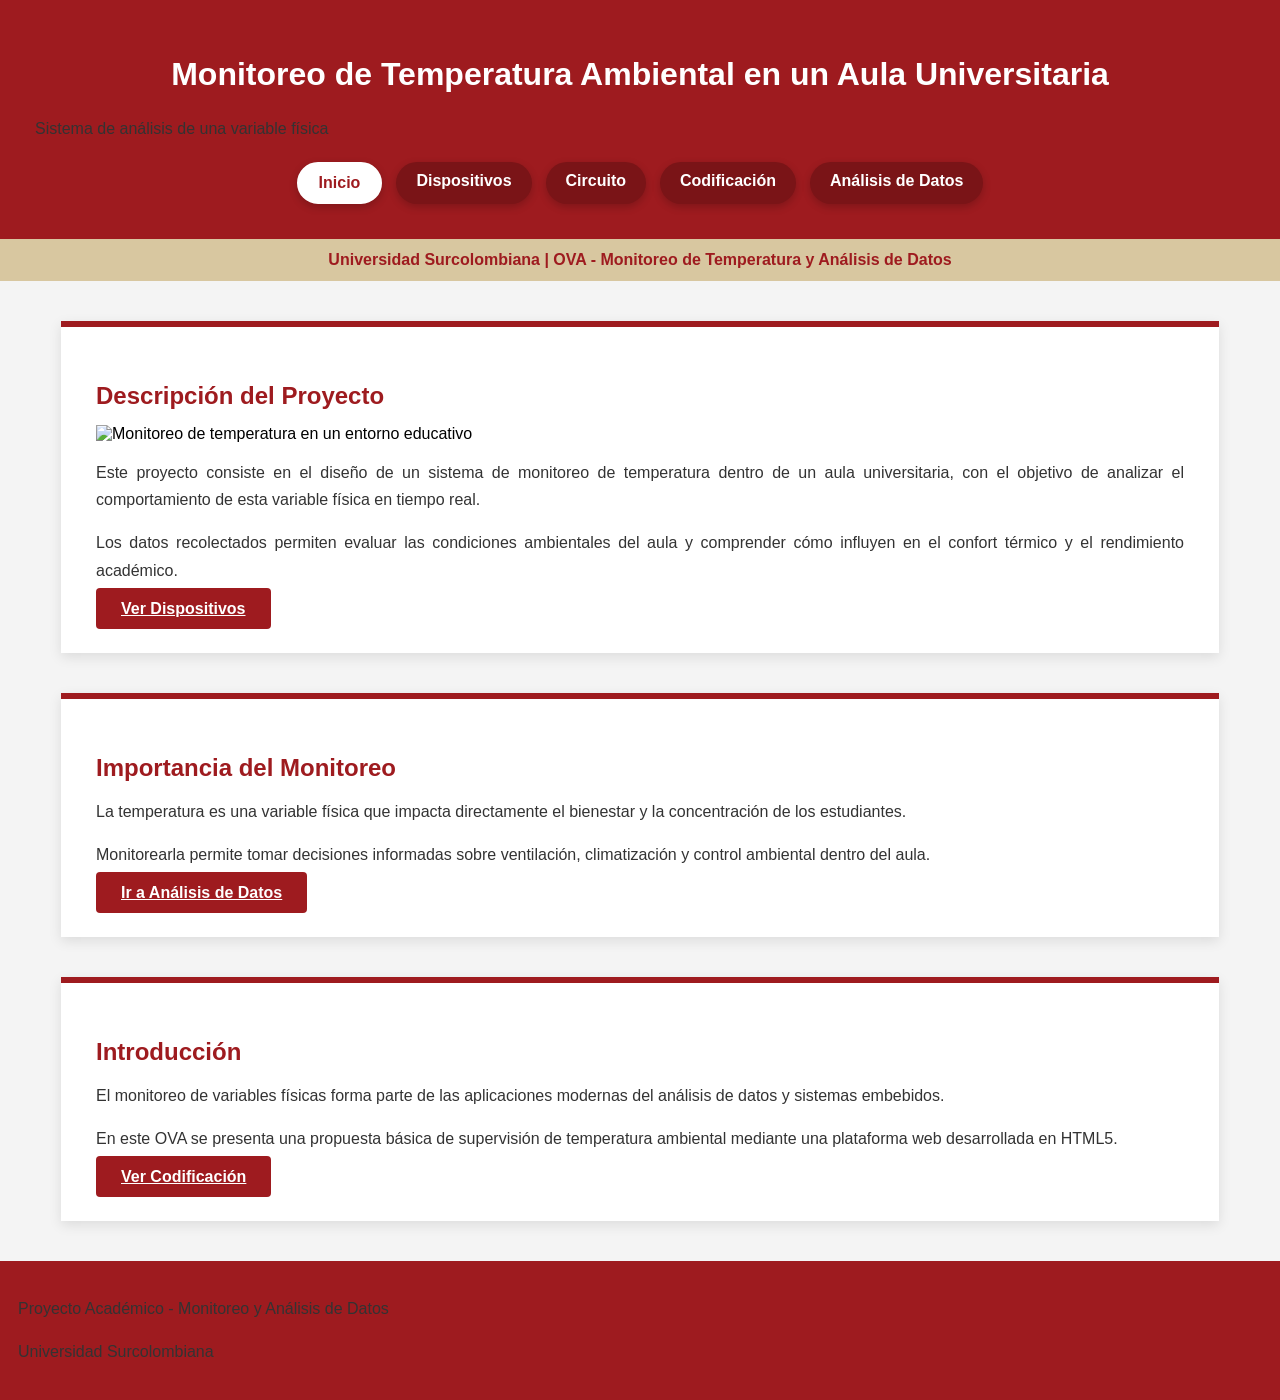
==== index.html @ f8a2a1fa "Add files via upload" ====
<!DOCTYPE html>
<html lang="es">
<head>
    <meta charset="UTF-8">
    <meta name="viewport" content="width=device-width, initial-scale=1.0">
    <title>OVA - Monitoreo de Temperatura en Aula</title>

    <link rel="stylesheet" href="styles.css">
</head>

<body>

    <header>
        <h1>Monitoreo de Temperatura Ambiental en un Aula Universitaria</h1>
        <p>Sistema de análisis de una variable física</p>

        <!-- MENÚ DE NAVEGACIÓN -->
        <nav class="menu">
            <a href="index.html" class="menu__link menu__link--active">Inicio</a>
            <a href="dispositivos.html" class="menu__link">Dispositivos</a>
            <a href="circuito.html" class="menu__link">Circuito</a>
            <a href="codificacion.html" class="menu__link">Codificación</a>
            <a href="analisis-datos.html" class="menu__link">Análisis de Datos</a>
        </nav>
    </header>

    <!-- BARRA BEIGE INSTITUCIONAL -->
    <div class="sub-bar">
        Universidad Surcolombiana | OVA - Monitoreo de Temperatura y Análisis de Datos
    </div>

    <main>

        <section>
            <h2>Descripción del Proyecto</h2>

            <img
              src="https://www.wradio.com.co/resizer/v2/https%3A%2F%2Fcloudfront-us-east-1.images.arcpublishing.com%2Fprisaradioco%2FAD4XTVSSZBCELFUMO77SZRI2RY.jpg?auth=7d2d4ed72ace753125960bb5ea1eb862ebeff8be9e9af6d0cca7331f83db7229&height=800&width=1200&quality=70&smart=true"
              alt="Monitoreo de temperatura en un entorno educativo">

            <p>
                Este proyecto consiste en el diseño de un sistema de monitoreo
                de temperatura dentro de un aula universitaria, con el objetivo
                de analizar el comportamiento de esta variable física en tiempo real.
            </p>

            <p>
                Los datos recolectados permiten evaluar las condiciones ambientales
                del aula y comprender cómo influyen en el confort térmico y el
                rendimiento académico.
            </p>

            <a class="boton" href="dispositivos.html">Ver Dispositivos</a>
        </section>

        <section>
            <h2>Importancia del Monitoreo</h2>

            <p>
                La temperatura es una variable física que impacta directamente
                el bienestar y la concentración de los estudiantes.
            </p>

            <p>
                Monitorearla permite tomar decisiones informadas sobre ventilación,
                climatización y control ambiental dentro del aula.
            </p>

            <a class="boton" href="analisis-datos.html">Ir a Análisis de Datos</a>
        </section>

        <section>
            <h2>Introducción</h2>

            <p>
                El monitoreo de variables físicas forma parte de las aplicaciones
                modernas del análisis de datos y sistemas embebidos.
            </p>

            <p>
                En este OVA se presenta una propuesta básica de supervisión
                de temperatura ambiental mediante una plataforma web desarrollada
                en HTML5.
            </p>

            <a class="boton" href="codificacion.html">Ver Codificación</a>
        </section>

    </main>

    <footer>
        <p>Proyecto Académico - Monitoreo y Análisis de Datos</p>
        <p>Universidad Surcolombiana</p>
    </footer>

</body>
</html>
---- styles.css ----
/* Encabezado rojo institucional */
header{
    background-color: #9E1B1F; /* Rojo USCO */
    color: white;
    text-align: center;
    padding: 35px;
}

/* Barra beige institucional */
.sub-bar{
    background-color: #D8C7A0; /* Beige oficial */
    color: #9E1B1F;
    text-align: center;
    padding: 12px;
    font-weight: bold;
}

/* Cuerpo general */
body{
    margin: 0;
    font-family: 'Segoe UI', Arial, sans-serif;
    background-color: #f4f4f4;
}

/* Secciones */
section{
    background-color: white;
    width: 85%;
    margin: 40px auto;
    padding: 35px;
    border-top: 6px solid #9E1B1F;
    box-shadow: 0px 4px 12px rgba(0,0,0,0.1);
}

/* Títulos */
h2{
    color: #9E1B1F;
    margin-bottom: 15px;
}

/* Texto */
p{
    text-align: justify;
    line-height: 1.7;
    color: #333;
}

/* Botón */
.boton{
    background-color: #9E1B1F;
    color: white;
    padding: 12px 25px;
    border: none;
    cursor: pointer;
    margin-top: 15px;
    font-weight: bold;
    border-radius: 4px;
}

.boton:hover{
    background-color: #7A1417;
}

/* Footer */
footer{
    background-color: #9E1B1F;
    color: white;
    text-align: center;
    padding: 18px;
    margin-top: 40px;
}

/* ===== MENÚ DE NAVEGACIÓN ===== */

.menu{
    margin-top: 20px;
    display: flex;
    justify-content: center;
    gap: 14px;
    flex-wrap: wrap;
}

.menu__link{
    text-decoration: none;
    color: white;
    background-color: #7A1417; /* rojo más oscuro */
    padding: 10px 20px;
    border-radius: 30px;
    font-weight: bold;
    transition: all 0.3s ease;
    box-shadow: 0 3px 8px rgba(0,0,0,0.2);
}

.menu__link:hover{
    background-color: #B32428; /* rojo más claro al pasar mouse */
    transform: translateY(-2px);
}

.menu__link--active{
    background-color: #ffffff;
    color: #9E1B1F;
    border: 2px solid #ffffff;
}
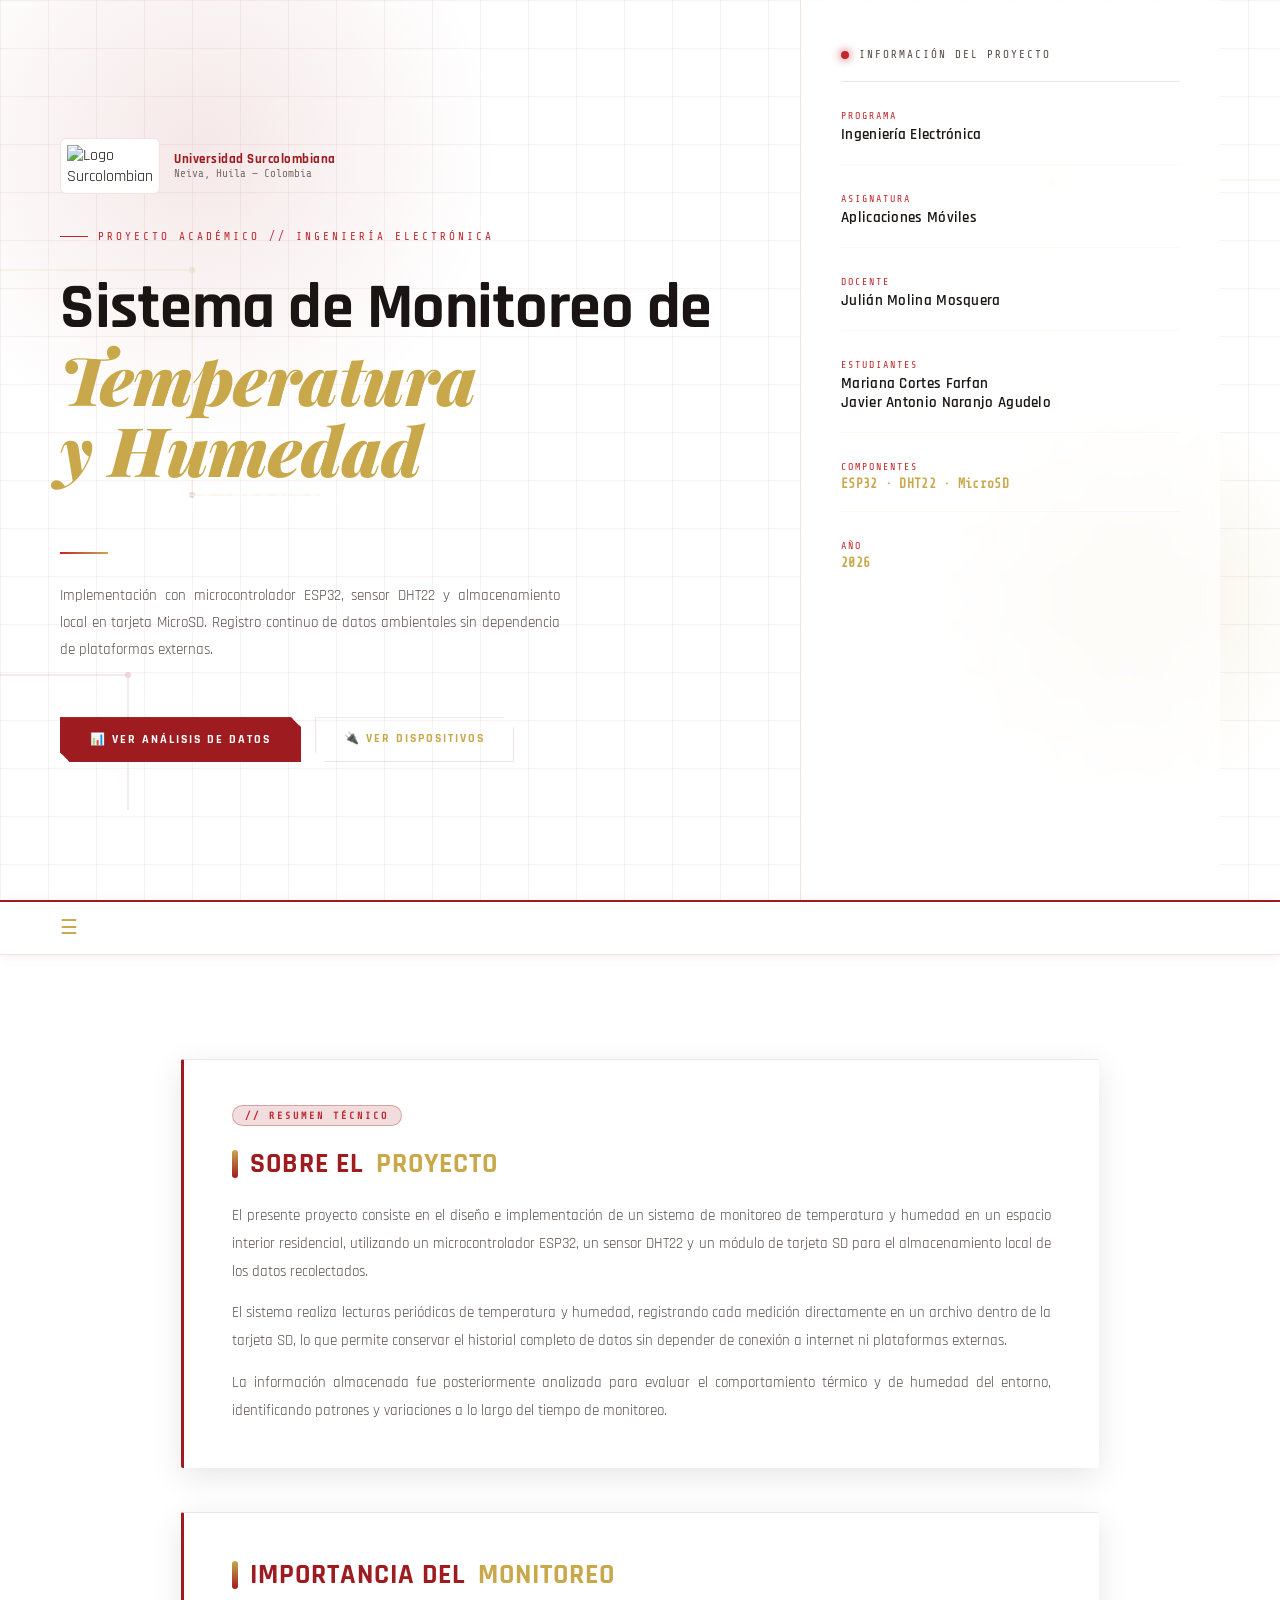
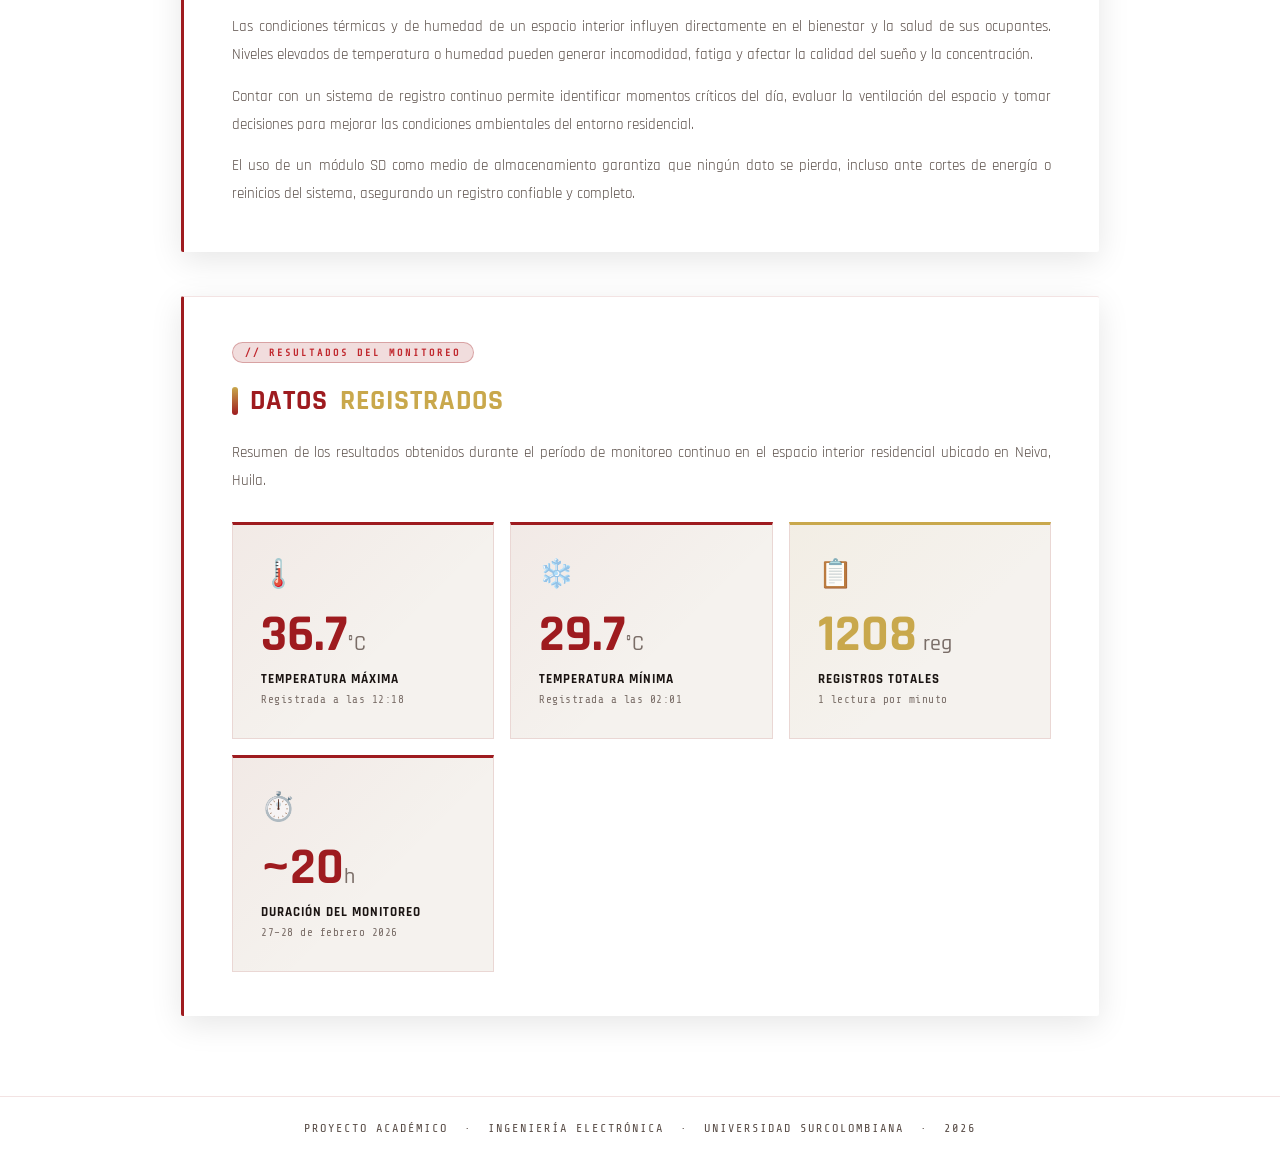
==== commit af29f936: "Add files via upload" ====
--- a/index.html
+++ b/index.html
@@ -1,97 +1,884 @@
-<!DOCTYPE html>
-<html lang="es">
-<head>
-    <meta charset="UTF-8">
-    <meta name="viewport" content="width=device-width, initial-scale=1.0">
-    <title>OVA - Monitoreo de Temperatura en Aula</title>
-
-    <link rel="stylesheet" href="styles.css">
-</head>
-
-<body>
-
-    <header>
-        <h1>Monitoreo de Temperatura Ambiental en un Aula Universitaria</h1>
-        <p>Sistema de análisis de una variable física</p>
-
-        <!-- MENÚ DE NAVEGACIÓN -->
-        <nav class="menu">
-            <a href="index.html" class="menu__link menu__link--active">Inicio</a>
-            <a href="dispositivos.html" class="menu__link">Dispositivos</a>
-            <a href="circuito.html" class="menu__link">Circuito</a>
-            <a href="codificacion.html" class="menu__link">Codificación</a>
-            <a href="analisis-datos.html" class="menu__link">Análisis de Datos</a>
-        </nav>
-    </header>
-
-    <!-- BARRA BEIGE INSTITUCIONAL -->
-    <div class="sub-bar">
-        Universidad Surcolombiana | OVA - Monitoreo de Temperatura y Análisis de Datos
-    </div>
-
-    <main>
-
-        <section>
-            <h2>Descripción del Proyecto</h2>
-
-            <img
-              src="https://www.wradio.com.co/resizer/v2/https%3A%2F%2Fcloudfront-us-east-1.images.arcpublishing.com%2Fprisaradioco%2FAD4XTVSSZBCELFUMO77SZRI2RY.jpg?auth=7d2d4ed72ace753125960bb5ea1eb862ebeff8be9e9af6d0cca7331f83db7229&height=800&width=1200&quality=70&smart=true"
-              alt="Monitoreo de temperatura en un entorno educativo">
-
-            <p>
-                Este proyecto consiste en el diseño de un sistema de monitoreo
-                de temperatura dentro de un aula universitaria, con el objetivo
-                de analizar el comportamiento de esta variable física en tiempo real.
-            </p>
-
-            <p>
-                Los datos recolectados permiten evaluar las condiciones ambientales
-                del aula y comprender cómo influyen en el confort térmico y el
-                rendimiento académico.
-            </p>
-
-            <a class="boton" href="dispositivos.html">Ver Dispositivos</a>
-        </section>
-
-        <section>
-            <h2>Importancia del Monitoreo</h2>
-
-            <p>
-                La temperatura es una variable física que impacta directamente
-                el bienestar y la concentración de los estudiantes.
-            </p>
-
-            <p>
-                Monitorearla permite tomar decisiones informadas sobre ventilación,
-                climatización y control ambiental dentro del aula.
-            </p>
-
-            <a class="boton" href="analisis-datos.html">Ir a Análisis de Datos</a>
-        </section>
-
-        <section>
-            <h2>Introducción</h2>
-
-            <p>
-                El monitoreo de variables físicas forma parte de las aplicaciones
-                modernas del análisis de datos y sistemas embebidos.
-            </p>
-
-            <p>
-                En este OVA se presenta una propuesta básica de supervisión
-                de temperatura ambiental mediante una plataforma web desarrollada
-                en HTML5.
-            </p>
-
-            <a class="boton" href="codificacion.html">Ver Codificación</a>
-        </section>
-
-    </main>
-
-    <footer>
-        <p>Proyecto Académico - Monitoreo y Análisis de Datos</p>
-        <p>Universidad Surcolombiana</p>
-    </footer>
-
-</body>
-</html>
+<!DOCTYPE html>
+<html lang="es">
+<head>
+    <meta charset="UTF-8">
+    <title>Sistema de Monitoreo · ESP32 DHT22 · Surcolombiana</title>
+    <meta name="viewport" content="width=device-width, initial-scale=1.0">
+    <link href="https://fonts.googleapis.com/css2?family=Share+Tech+Mono&family=Rajdhani:wght@400;500;600;700&family=Playfair+Display:wght@700;900&display=swap" rel="stylesheet">
+    <link rel="stylesheet" href="styles.css">
+    <style>
+        :root {
+            --rojo: #9E1B1F;
+            --rojo-vivo: #C0272D;
+            --dorado: #C9A84C;
+            --dorado-claro: #e8d5a3;
+            --oscuro: #F5F2EE;
+            --panel: #FFFFFF;
+            --panel2: #FAF8F5;
+            --borde: rgba(158,27,31,0.12);
+            --texto: #1a1412;
+            --texto-suave: #7a6e68;
+            --verde-data: #2e7d4f;
+        }
+
+        * { margin: 0; padding: 0; box-sizing: border-box; }
+
+        body {
+            font-family: 'Rajdhani', sans-serif;
+            background: #FFFFFF;
+            color: var(--texto);
+            overflow-x: hidden;
+        }
+
+
+
+        /* ── HERO ── */
+        .hero {
+            min-height: 100vh;
+            position: relative;
+            overflow: hidden;
+            display: flex;
+            flex-direction: column;
+        }
+
+        /* Grid de fondo tipo PCB */
+        .hero-grid {
+            position: absolute;
+            inset: 0;
+            background-image:
+                linear-gradient(rgba(158,27,31,0.06) 1px, transparent 1px),
+                linear-gradient(90deg, rgba(158,27,31,0.06) 1px, transparent 1px);
+            background-size: 48px 48px;
+            pointer-events: none;
+        }
+
+        /* Líneas de circuito animadas */
+        .circuit-svg {
+            position: absolute;
+            inset: 0;
+            width: 100%;
+            height: 100%;
+            pointer-events: none;
+            opacity: 0.18;
+        }
+
+        /* Brillo rojo en esquina */
+        .hero-glow-red {
+            position: absolute;
+            width: 600px; height: 600px;
+            background: radial-gradient(circle, rgba(158,27,31,0.10) 0%, transparent 70%);
+            top: -150px; left: -100px;
+            pointer-events: none;
+        }
+        .hero-glow-gold {
+            position: absolute;
+            width: 400px; height: 400px;
+            background: radial-gradient(circle, rgba(201,168,76,0.15) 0%, transparent 70%);
+            bottom: 100px; right: -50px;
+            pointer-events: none;
+            animation: glowPulse 4s ease-in-out infinite;
+        }
+        @keyframes glowPulse {
+            0%, 100% { opacity: 0.6; transform: scale(1); }
+            50%       { opacity: 1; transform: scale(1.1); }
+        }
+
+        /* ── HERO BODY ── */
+        .hero-body {
+            flex: 1;
+            position: relative;
+            z-index: 5;
+            display: grid;
+            grid-template-columns: 1fr 420px;
+            gap: 0;
+            align-items: center;
+            padding: 0 60px;
+        }
+
+        /* Panel central izquierdo */
+        .hero-center {
+            padding: 60px 0;
+            display: flex;
+            flex-direction: column;
+            justify-content: center;
+        }
+
+        .hero-tag {
+            display: inline-flex;
+            align-items: center;
+            gap: 10px;
+            margin-bottom: 32px;
+            animation: fadeUp 0.6s ease both;
+        }
+        .hero-tag-line {
+            width: 28px; height: 1px;
+            background: var(--rojo-vivo);
+        }
+        .hero-tag-text {
+            font-family: 'Share Tech Mono', monospace;
+            font-size: 11px;
+            color: var(--rojo-vivo);
+            letter-spacing: 3px;
+            text-transform: uppercase;
+        }
+
+        .hero-title {
+            font-family: 'Rajdhani', sans-serif;
+            font-size: clamp(32px, 5vw, 64px);
+            font-weight: 700;
+            line-height: 1.05;
+            color: var(--texto);
+            margin-bottom: 8px;
+            letter-spacing: -0.5px;
+            animation: fadeUp 0.8s ease both;
+        }
+        .hero-title-accent {
+            font-family: 'Playfair Display', serif;
+            font-size: clamp(34px, 5.5vw, 68px);
+            font-weight: 900;
+            font-style: italic;
+            color: var(--dorado);
+            display: block;
+            line-height: 1.05;
+            animation: fadeUp 0.9s ease both;
+        }
+        .hero-title-sub {
+            font-size: clamp(18px, 2.5vw, 30px);
+            font-weight: 500;
+            color: rgba(255,255,255,0.45);
+            display: block;
+            letter-spacing: 1px;
+            animation: fadeUp 1s ease both;
+        }
+
+        .hero-desc-line {
+            width: 48px; height: 2px;
+            background: linear-gradient(90deg, var(--rojo-vivo), var(--dorado));
+            margin: 28px 0;
+            animation: fadeUp 1.1s ease both;
+        }
+
+        .hero-desc {
+            font-size: 15px;
+            color: #5a4e48;
+            line-height: 1.8;
+            max-width: 500px;
+            font-weight: 400;
+            animation: fadeUp 1.2s ease both;
+        }
+
+        /* Botones */
+        .hero-btns {
+            display: flex;
+            gap: 14px;
+            margin-top: 40px;
+            flex-wrap: wrap;
+            animation: fadeUp 1.3s ease both;
+        }
+
+        .btn-tech-primary {
+            background: var(--rojo);
+            color: white;
+            padding: 13px 28px;
+            text-decoration: none;
+            font-size: 12px;
+            font-weight: 700;
+            letter-spacing: 2px;
+            text-transform: uppercase;
+            border: 2px solid var(--rojo);
+            transition: all 0.25s;
+            position: relative;
+            overflow: hidden;
+            clip-path: polygon(0 0, calc(100% - 10px) 0, 100% 10px, 100% 100%, 10px 100%, 0 calc(100% - 10px));
+        }
+        .btn-tech-primary::before {
+            content: '';
+            position: absolute;
+            inset: 0;
+            background: var(--rojo-vivo);
+            transform: scaleX(0);
+            transform-origin: left;
+            transition: transform 0.25s;
+        }
+        .btn-tech-primary:hover::before { transform: scaleX(1); }
+        .btn-tech-primary span { position: relative; z-index: 1; }
+
+        .btn-tech-secondary {
+            background: transparent;
+            color: var(--dorado);
+            padding: 13px 28px;
+            text-decoration: none;
+            font-size: 12px;
+            font-weight: 700;
+            letter-spacing: 2px;
+            text-transform: uppercase;
+            border: 1px solid var(--borde);
+            transition: all 0.25s;
+            clip-path: polygon(0 0, calc(100% - 10px) 0, 100% 10px, 100% 100%, 10px 100%, 0 calc(100% - 10px));
+        }
+        .btn-tech-secondary:hover {
+            border-color: var(--dorado);
+            background: rgba(201,168,76,0.06);
+        }
+
+        /* Panel derecho — data panel */
+        .hero-panel {
+            border-left: 1px solid var(--borde);
+            height: 100%;
+            padding: 48px 40px;
+            display: flex;
+            flex-direction: column;
+            gap: 28px;
+            background: rgba(255,255,255,0.7);
+            backdrop-filter: blur(8px);
+            animation: fadeIn 1s ease both;
+        }
+
+        .panel-header {
+            display: flex;
+            align-items: center;
+            gap: 10px;
+            padding-bottom: 20px;
+            border-bottom: 1px solid var(--borde);
+        }
+        .panel-header-dot {
+            width: 8px; height: 8px;
+            background: var(--rojo-vivo);
+            border-radius: 50%;
+            box-shadow: 0 0 10px var(--rojo-vivo);
+        }
+        .panel-header-text {
+            font-family: 'Share Tech Mono', monospace;
+            font-size: 11px;
+            color: #5a4e48;
+            letter-spacing: 2px;
+            text-transform: uppercase;
+        }
+
+        /* Filas de info */
+        .panel-row {
+            display: flex;
+            flex-direction: column;
+            gap: 4px;
+            padding-bottom: 20px;
+            border-bottom: 1px solid rgba(201,168,76,0.07);
+        }
+        .panel-row:last-of-type { border-bottom: none; padding-bottom: 0; }
+        .panel-row-label {
+            font-family: 'Share Tech Mono', monospace;
+            font-size: 10px;
+            color: var(--rojo-vivo);
+            letter-spacing: 2px;
+            text-transform: uppercase;
+        }
+        .panel-row-value {
+            font-size: 15px;
+            font-weight: 600;
+            color: var(--texto);
+            letter-spacing: 0.3px;
+        }
+        .panel-row-value.mono {
+            font-family: 'Share Tech Mono', monospace;
+            font-size: 13px;
+            color: var(--dorado);
+        }
+
+        /* ── NAVBAR ── */
+        .navbar {
+            background: var(--panel);
+            border-bottom: 1px solid var(--borde);
+            border-top: 2px solid var(--rojo);
+            padding: 0 60px;
+            display: flex;
+            align-items: center;
+            position: sticky;
+            top: 0;
+            z-index: 100;
+        }
+        .nav-links {
+            display: none;
+            list-style: none;
+            gap: 0;
+        }
+        .nav-links.show {
+            display: flex;
+        }
+        .nav-links li a {
+            display: block;
+            padding: 18px 20px;
+            font-size: 11px;
+            font-weight: 700;
+            letter-spacing: 2px;
+            text-transform: uppercase;
+            color: #5a4e48;
+            text-decoration: none;
+            border-bottom: 2px solid transparent;
+            transition: all 0.2s;
+            font-family: 'Rajdhani', sans-serif;
+        }
+        .nav-links li a:hover,
+        .nav-links li a.active {
+            color: var(--dorado);
+            border-bottom-color: var(--dorado);
+        }
+        .menu-icon {
+            display: block;
+            cursor: pointer;
+            font-size: 20px;
+            color: var(--dorado);
+            padding: 16px 0;
+        }
+
+        /* ── MAIN ── */
+        main {
+            max-width: 1100px;
+            margin: 0 auto;
+            padding: 60px 40px;
+        }
+
+        section {
+            background: #FFFFFF;
+            border-radius: 2px;
+            padding: 44px 48px;
+            margin-bottom: 20px;
+            border-left: 3px solid var(--rojo);
+            border-top: 1px solid var(--borde);
+        }
+
+        .badge {
+            display: inline-block;
+            background: rgba(158,27,31,0.15);
+            color: var(--rojo-vivo);
+            padding: 4px 12px;
+            font-size: 10px;
+            font-weight: 700;
+            letter-spacing: 3px;
+            text-transform: uppercase;
+            margin-bottom: 20px;
+            font-family: 'Share Tech Mono', monospace;
+            border: 1px solid rgba(158,27,31,0.3);
+        }
+
+        section h2 {
+            font-family: 'Rajdhani', sans-serif;
+            font-size: 28px;
+            font-weight: 700;
+            color: var(--rojo);
+            margin-bottom: 20px;
+            letter-spacing: 1px;
+            text-transform: uppercase;
+        }
+        section h2 span { color: var(--dorado); }
+
+        section p {
+            font-size: 15px;
+            line-height: 1.85;
+            color: #5a4e48;
+            margin-bottom: 14px;
+            text-align: justify;
+            font-weight: 400;
+        }
+        section p:last-child { margin-bottom: 0; }
+
+        /* Nav cards tech */
+        .nav-cards {
+            display: grid;
+            grid-template-columns: repeat(auto-fit, minmax(210px, 1fr));
+            gap: 14px;
+            margin-top: 28px;
+        }
+        .nav-card {
+            background: #FFFFFF;
+            border: 1px solid var(--borde);
+            padding: 28px 24px;
+            text-align: left;
+            text-decoration: none;
+            transition: all 0.25s;
+            position: relative;
+            overflow: hidden;
+            clip-path: polygon(0 0, calc(100% - 14px) 0, 100% 14px, 100% 100%, 14px 100%, 0 calc(100% - 14px));
+        }
+        .nav-card::before {
+            content: '';
+            position: absolute;
+            top: 0; left: 0; right: 0;
+            height: 2px;
+            background: linear-gradient(90deg, var(--rojo), var(--dorado));
+            transform: scaleX(0);
+            transform-origin: left;
+            transition: transform 0.3s;
+        }
+        .nav-card:hover {
+            border-color: rgba(201,168,76,0.35);
+            background: #FFFFFF;
+            transform: translateY(-3px);
+        }
+        .nav-card:hover::before { transform: scaleX(1); }
+        .nav-card-icon { font-size: 28px; margin-bottom: 14px; display: block; }
+        .nav-card h3 {
+            font-family: 'Rajdhani', sans-serif;
+            font-size: 16px;
+            font-weight: 700;
+            color: var(--dorado);
+            margin-bottom: 8px;
+            letter-spacing: 1px;
+            text-transform: uppercase;
+        }
+        .nav-card p {
+            font-size: 13px;
+            color: #5a4e48;
+            line-height: 1.5;
+            margin: 0;
+            text-align: left;
+        }
+        .nav-card-arrow {
+            position: absolute;
+            bottom: 16px; right: 16px;
+            color: var(--rojo);
+            font-size: 16px;
+            transition: transform 0.25s, color 0.25s;
+        }
+        .nav-card:hover .nav-card-arrow {
+            transform: translate(3px, -3px);
+            color: var(--dorado);
+        }
+
+        /* Footer */
+        footer {
+            background: var(--panel);
+            color: #5a4e48;
+            text-align: center;
+            padding: 24px 40px;
+            font-size: 12px;
+            letter-spacing: 2px;
+            text-transform: uppercase;
+            border-top: 1px solid var(--borde);
+            font-family: 'Share Tech Mono', monospace;
+        }
+
+        .hero-logo-row {
+            display: flex;
+            align-items: center;
+            gap: 14px;
+            margin-bottom: 36px;
+            animation: fadeUp 0.5s ease both;
+        }
+        .hero-logo-inline {
+            width: 100px;
+            background: white;
+            padding: 6px;
+            border-radius: 6px;
+            border: 1px solid var(--borde);
+        }
+        .hero-uni-name {
+            font-size: 13px;
+            font-weight: 700;
+            color: var(--rojo);
+            letter-spacing: 0.5px;
+        }
+        .hero-uni-sub {
+            font-size: 11px;
+            color: var(--texto-suave);
+            font-family: "Share Tech Mono", monospace;
+        }
+
+        .results-grid {
+            display: grid;
+            grid-template-columns: repeat(auto-fit, minmax(220px, 1fr));
+            gap: 16px;
+            margin-top: 28px;
+        }
+        .result-card {
+            background: var(--oscuro);
+            border: 1px solid var(--borde);
+            border-top: 3px solid var(--rojo);
+            padding: 32px 28px;
+            transition: transform 0.3s, box-shadow 0.3s;
+            position: relative;
+            overflow: hidden;
+        }
+        .result-card::before {
+            content: '';
+            position: absolute;
+            inset: 0;
+            background: linear-gradient(135deg, rgba(158,27,31,0.04) 0%, transparent 60%);
+            pointer-events: none;
+        }
+        .result-card--gold {
+            border-top-color: var(--dorado);
+        }
+        .result-card--gold::before {
+            background: linear-gradient(135deg, rgba(201,168,76,0.06) 0%, transparent 60%);
+        }
+        .result-card:hover {
+            transform: translateY(-5px);
+            box-shadow: 0 16px 40px rgba(158,27,31,0.1);
+        }
+        .result-icon {
+            font-size: 28px;
+            margin-bottom: 16px;
+        }
+        .result-num {
+            font-family: "Rajdhani", sans-serif;
+            font-size: 52px;
+            font-weight: 700;
+            color: var(--rojo);
+            line-height: 1;
+            margin-bottom: 10px;
+        }
+        .result-card--gold .result-num {
+            color: var(--dorado);
+        }
+        .result-unit {
+            font-size: 22px;
+            font-weight: 500;
+            color: var(--texto-suave);
+        }
+        .result-label {
+            font-size: 13px;
+            font-weight: 700;
+            letter-spacing: 1px;
+            text-transform: uppercase;
+            color: var(--texto);
+            margin-bottom: 6px;
+        }
+        .result-sub {
+            font-family: "Share Tech Mono", monospace;
+            font-size: 11px;
+            color: var(--texto-suave);
+            letter-spacing: 0.5px;
+        }
+
+        .components-grid {
+            display: grid;
+            grid-template-columns: repeat(auto-fit, minmax(280px, 1fr));
+            gap: 20px;
+            margin-top: 28px;
+        }
+        .component-card {
+            border: 1px solid var(--borde);
+            background: var(--oscuro);
+            overflow: hidden;
+            transition: transform 0.3s, box-shadow 0.3s;
+        }
+        .component-card:hover {
+            transform: translateY(-6px);
+            box-shadow: 0 20px 48px rgba(158,27,31,0.12);
+        }
+        .component-img-wrap {
+            position: relative;
+            height: 220px;
+            overflow: hidden;
+        }
+        .component-img {
+            width: 100%;
+            height: 100%;
+            object-fit: cover;
+            transition: transform 0.4s;
+            filter: saturate(0.9) contrast(1.05);
+        }
+        .component-card:hover .component-img {
+            transform: scale(1.06);
+        }
+        .component-overlay {
+            position: absolute;
+            inset: 0;
+            background: linear-gradient(to top, rgba(158,27,31,0.85) 0%, transparent 60%);
+            display: flex;
+            align-items: flex-end;
+            padding: 20px;
+            opacity: 0;
+            transition: opacity 0.3s;
+        }
+        .component-card:hover .component-overlay {
+            opacity: 1;
+        }
+        .component-link {
+            color: white;
+            text-decoration: none;
+            font-size: 12px;
+            font-weight: 700;
+            letter-spacing: 2px;
+            text-transform: uppercase;
+            font-family: "Share Tech Mono", monospace;
+            border-bottom: 1px solid rgba(255,255,255,0.4);
+            padding-bottom: 2px;
+        }
+        .component-info {
+            padding: 20px 22px 24px;
+            border-top: 2px solid var(--rojo);
+        }
+        .component-tag {
+            font-family: "Share Tech Mono", monospace;
+            font-size: 10px;
+            color: var(--dorado);
+            letter-spacing: 2px;
+            text-transform: uppercase;
+            display: block;
+            margin-bottom: 6px;
+        }
+        .component-info h3 {
+            font-family: "Rajdhani", sans-serif;
+            font-size: 22px;
+            font-weight: 700;
+            color: var(--rojo);
+            letter-spacing: 1px;
+            text-transform: uppercase;
+            margin-bottom: 8px;
+        }
+        .component-info p {
+            font-size: 13px;
+            color: var(--texto-suave);
+            line-height: 1.6;
+            margin: 0;
+            text-align: left;
+        }
+
+        @keyframes fadeUp {
+            from { opacity: 0; transform: translateY(20px); }
+            to   { opacity: 1; transform: translateY(0); }
+        }
+        @keyframes fadeIn {
+            from { opacity: 0; }
+            to   { opacity: 1; }
+        }
+
+        /* Responsive */
+        @media (max-width: 900px) {
+            .hero-topbar { padding: 18px 24px; }
+            .hero-topbar-right { display: none; }
+            .hero-body { grid-template-columns: 1fr; padding: 0 24px; }
+            .hero-panel { border-left: none; border-top: 1px solid var(--borde); height: auto; }
+            .navbar { padding: 0 20px; }
+            .nav-links { display: none !important; flex-direction: column; width: 100%; }
+            .nav-links.show { display: flex !important; }
+            .nav-links li a { padding: 12px 0; border-bottom: 1px solid var(--borde); border-right: none; }
+            .menu-icon { display: block; }
+            main { padding: 32px 16px; }
+            section { padding: 28px 20px; }
+        }
+    </style>
+</head>
+<body>
+
+<!-- ── HERO ── -->
+<div class="hero">
+    <div class="hero-grid"></div>
+    <div class="hero-glow-red"></div>
+    <div class="hero-glow-gold"></div>
+
+    <!-- Circuit SVG decorativo -->
+    <svg class="circuit-svg" xmlns="http://www.w3.org/2000/svg">
+        <line x1="0" y1="30%" x2="15%" y2="30%" stroke="#C9A84C" stroke-width="1"/>
+        <line x1="15%" y1="30%" x2="15%" y2="55%" stroke="#C9A84C" stroke-width="1"/>
+        <line x1="15%" y1="55%" x2="25%" y2="55%" stroke="#C9A84C" stroke-width="1"/>
+        <circle cx="15%" cy="30%" r="3" fill="#C9A84C"/>
+        <circle cx="15%" cy="55%" r="3" fill="#9E1B1F"/>
+        <line x1="100%" y1="20%" x2="82%" y2="20%" stroke="#C9A84C" stroke-width="1"/>
+        <line x1="82%" y1="20%" x2="82%" y2="45%" stroke="#C9A84C" stroke-width="1"/>
+        <line x1="82%" y1="45%" x2="70%" y2="45%" stroke="#C9A84C" stroke-width="1"/>
+        <circle cx="82%" cy="20%" r="3" fill="#C9A84C"/>
+        <circle cx="82%" cy="45%" r="3" fill="#9E1B1F"/>
+        <line x1="0" y1="75%" x2="10%" y2="75%" stroke="#9E1B1F" stroke-width="1"/>
+        <line x1="10%" y1="75%" x2="10%" y2="90%" stroke="#9E1B1F" stroke-width="1"/>
+        <circle cx="10%" cy="75%" r="3" fill="#9E1B1F"/>
+    </svg>
+
+    <!-- Body -->
+    <div class="hero-body">
+
+        <!-- Izquierda -->
+        <div class="hero-center">
+            <div class="hero-logo-row">
+                <img src="https://upload.wikimedia.org/wikipedia/commons/d/dc/Logo_de_la_Universidad_Surcolombiana.svg"
+                     alt="Logo Surcolombiana" class="hero-logo-inline">
+                <div>
+                    <div class="hero-uni-name">Universidad Surcolombiana</div>
+                    <div class="hero-uni-sub">Neiva, Huila — Colombia</div>
+                </div>
+            </div>
+
+            <div class="hero-tag">
+                <div class="hero-tag-line"></div>
+                <span class="hero-tag-text">Proyecto Académico // Ingeniería Electrónica</span>
+            </div>
+
+            <h1 class="hero-title">
+                Sistema de Monitoreo de
+                <span class="hero-title-accent">Temperatura<br>y Humedad</span>
+                <span class="hero-title-sub">en Espacios Interiores</span>
+            </h1>
+
+            <div class="hero-desc-line"></div>
+
+            <p class="hero-desc">
+                Implementación con microcontrolador ESP32, sensor DHT22 
+                y almacenamiento local en tarjeta MicroSD. Registro continuo 
+                de datos ambientales sin dependencia de plataformas externas.
+            </p>
+
+            <div class="hero-btns">
+                <a href="analisis-datos.html" class="btn-tech-primary">
+                    <span>📊 Ver Análisis de Datos</span>
+                </a>
+                <a href="dispositivos.html" class="btn-tech-secondary">
+                    🔌 Ver Dispositivos
+                </a>
+            </div>
+        </div>
+
+        <!-- Panel derecho -->
+        <div class="hero-panel">
+            <div class="panel-header">
+                <div class="panel-header-dot"></div>
+                <span class="panel-header-text">Información del Proyecto</span>
+            </div>
+
+            <div class="panel-row">
+                <span class="panel-row-label">Programa</span>
+                <span class="panel-row-value">Ingeniería Electrónica</span>
+            </div>
+            <div class="panel-row">
+                <span class="panel-row-label">Asignatura</span>
+                <span class="panel-row-value">Aplicaciones Móviles</span>
+            </div>
+            <div class="panel-row">
+                <span class="panel-row-label">Docente</span>
+                <span class="panel-row-value">Julián Molina Mosquera</span>
+            </div>
+            <div class="panel-row">
+                <span class="panel-row-label">Estudiantes</span>
+                <span class="panel-row-value">
+                    Mariana Cortes Farfan<br>
+                    Javier Antonio Naranjo Agudelo
+                </span>
+            </div>
+            <div class="panel-row">
+                <span class="panel-row-label">Componentes</span>
+                <span class="panel-row-value mono">ESP32 · DHT22 · MicroSD</span>
+            </div>
+            <div class="panel-row">
+                <span class="panel-row-label">Año</span>
+                <span class="panel-row-value mono">2026</span>
+            </div>
+        </div>
+
+    </div>
+</div>
+
+<!-- ── NAVBAR ── -->
+<nav class="navbar">
+    <span class="menu-icon" onclick="toggleMenu()">☰</span>
+    <ul class="nav-links" id="navLinks">
+        <li><a href="index.html" class="active">🏠 Inicio</a></li>
+        <li><a href="dispositivos.html">🔌 Dispositivos</a></li>
+        <li><a href="circuito.html">⚡ Circuito</a></li>
+        <li><a href="codificacion.html">💻 Codificación</a></li>
+        <li><a href="analisis-datos.html">📊 Análisis de Datos</a></li>
+    </ul>
+</nav>
+
+<main>
+
+    <section>
+        <span class="badge">// Resumen Técnico</span>
+        <h2>Sobre el <span>Proyecto</span></h2>
+        <p>
+            El presente proyecto consiste en el diseño e implementación de un sistema 
+            de monitoreo de temperatura y humedad en un espacio interior residencial, 
+            utilizando un microcontrolador ESP32, un sensor DHT22 y un módulo de 
+            tarjeta SD para el almacenamiento local de los datos recolectados.
+        </p>
+        <p>
+            El sistema realiza lecturas periódicas de temperatura y humedad, 
+            registrando cada medición directamente en un archivo dentro de la 
+            tarjeta SD, lo que permite conservar el historial completo de datos 
+            sin depender de conexión a internet ni plataformas externas.
+        </p>
+        <p>
+            La información almacenada fue posteriormente analizada para evaluar 
+            el comportamiento térmico y de humedad del entorno, identificando 
+            patrones y variaciones a lo largo del tiempo de monitoreo.
+        </p>
+    </section>
+
+    <section>
+        <h2>Importancia del <span>Monitoreo</span></h2>
+        <p>
+            Las condiciones térmicas y de humedad de un espacio interior influyen 
+            directamente en el bienestar y la salud de sus ocupantes. Niveles 
+            elevados de temperatura o humedad pueden generar incomodidad, fatiga 
+            y afectar la calidad del sueño y la concentración.
+        </p>
+        <p>
+            Contar con un sistema de registro continuo permite identificar 
+            momentos críticos del día, evaluar la ventilación del espacio 
+            y tomar decisiones para mejorar las condiciones ambientales 
+            del entorno residencial.
+        </p>
+        <p>
+            El uso de un módulo SD como medio de almacenamiento garantiza 
+            que ningún dato se pierda, incluso ante cortes de energía o 
+            reinicios del sistema, asegurando un registro confiable y completo.
+        </p>
+    </section>
+
+    <section>
+        <span class="badge">// Resultados del Monitoreo</span>
+        <h2>Datos <span>Registrados</span></h2>
+        <p>Resumen de los resultados obtenidos durante el período de monitoreo continuo en el espacio interior residencial ubicado en Neiva, Huila.</p>
+        <div class="results-grid">
+            <div class="result-card">
+                <div class="result-icon">🌡️</div>
+                <div class="result-num">36.7<span class="result-unit">°C</span></div>
+                <div class="result-label">Temperatura Máxima</div>
+                <div class="result-sub">Registrada a las 12:18</div>
+            </div>
+            <div class="result-card">
+                <div class="result-icon">❄️</div>
+                <div class="result-num">29.7<span class="result-unit">°C</span></div>
+                <div class="result-label">Temperatura Mínima</div>
+                <div class="result-sub">Registrada a las 02:01</div>
+            </div>
+            <div class="result-card result-card--gold">
+                <div class="result-icon">📋</div>
+                <div class="result-num">1208<span class="result-unit"> reg</span></div>
+                <div class="result-label">Registros Totales</div>
+                <div class="result-sub">1 lectura por minuto</div>
+            </div>
+            <div class="result-card">
+                <div class="result-icon">⏱️</div>
+                <div class="result-num">~20<span class="result-unit">h</span></div>
+                <div class="result-label">Duración del Monitoreo</div>
+                <div class="result-sub">27–28 de febrero 2026</div>
+            </div>
+        </div>
+    </section>
+
+</main>
+
+<footer>
+    Proyecto Académico &nbsp;·&nbsp; Ingeniería Electrónica &nbsp;·&nbsp; Universidad Surcolombiana &nbsp;·&nbsp; 2026
+</footer>
+
+<script>
+function toggleMenu() {
+    document.getElementById("navLinks").classList.toggle("show");
+}
+// Cerrar menú al hacer clic fuera
+document.addEventListener("click", function(e) {
+    const nav = document.getElementById("navLinks");
+    const icon = document.querySelector(".menu-icon");
+    if (nav.classList.contains("show") && !nav.contains(e.target) && e.target !== icon) {
+        nav.classList.remove("show");
+    }
+});
+// Cerrar menú al hacer clic en un enlace
+document.querySelectorAll(".nav-links a").forEach(function(a) {
+    a.addEventListener("click", function() {
+        document.getElementById("navLinks").classList.remove("show");
+    });
+});
+</script>
+</body>
+</html>
--- a/styles.css
+++ b/styles.css
@@ -1,105 +1,713 @@
-
-
-/* Encabezado rojo institucional */
-header{
-    background-color: #9E1B1F; /* Rojo USCO */
-    color: white;
-    text-align: center;
-    padding: 35px;
-}
-
-/* Barra beige institucional */
-.sub-bar{
-    background-color: #D8C7A0; /* Beige oficial */
-    color: #9E1B1F;
-    text-align: center;
-    padding: 12px;
-    font-weight: bold;
-}
-
-/* Cuerpo general */
-body{
-    margin: 0;
-    font-family: 'Segoe UI', Arial, sans-serif;
-    background-color: #f4f4f4;
-}
-
-/* Secciones */
-section{
-    background-color: white;
-    width: 85%;
-    margin: 40px auto;
-    padding: 35px;
-    border-top: 6px solid #9E1B1F;
-    box-shadow: 0px 4px 12px rgba(0,0,0,0.1);
-}
-
-/* Títulos */
-h2{
-    color: #9E1B1F;
-    margin-bottom: 15px;
-}
-
-/* Texto */
-p{
-    text-align: justify;
-    line-height: 1.7;
-    color: #333;
-}
-
-/* Botón */
-.boton{
-    background-color: #9E1B1F;
-    color: white;
-    padding: 12px 25px;
-    border: none;
-    cursor: pointer;
-    margin-top: 15px;
-    font-weight: bold;
-    border-radius: 4px;
-}
-
-.boton:hover{
-    background-color: #7A1417;
-}
-
-/* Footer */
-footer{
-    background-color: #9E1B1F;
-    color: white;
-    text-align: center;
-    padding: 18px;
-    margin-top: 40px;
-}
-
-/* ===== MENÚ DE NAVEGACIÓN ===== */
-
-.menu{
-    margin-top: 20px;
-    display: flex;
-    justify-content: center;
-    gap: 14px;
-    flex-wrap: wrap;
-}
-
-.menu__link{
-    text-decoration: none;
-    color: white;
-    background-color: #7A1417; /* rojo más oscuro */
-    padding: 10px 20px;
-    border-radius: 30px;
-    font-weight: bold;
-    transition: all 0.3s ease;
-    box-shadow: 0 3px 8px rgba(0,0,0,0.2);
-}
-
-.menu__link:hover{
-    background-color: #B32428; /* rojo más claro al pasar mouse */
-    transform: translateY(-2px);
-}
-
-.menu__link--active{
-    background-color: #ffffff;
-    color: #9E1B1F;
-    border: 2px solid #ffffff;
-}
+/* ================= IMPORT FONTS ================= */
+@import url('https://fonts.googleapis.com/css2?family=Playfair+Display:wght@400;600;700&family=Source+Sans+3:wght@300;400;600&display=swap');
+
+/* ================= VARIABLES ================= */
+:root {
+    --rojo: #9E1B1F;
+    --rojo-oscuro: #7A1417;
+    --rojo-claro: #c62828;
+    --dorado: #C9A84C;
+    --dorado-claro: #e8d5a3;
+    --dorado-fondo: #fdf8ee;
+    --gris-fondo: #f4f4f6;
+    --blanco: #ffffff;
+    --texto: #2a2a2a;
+    --texto-suave: #666;
+    --sombra: 0 8px 32px rgba(0,0,0,0.10);
+    --sombra-hover: 0 16px 48px rgba(158,27,31,0.13);
+    --radio: 14px;
+    --transicion: 0.35s cubic-bezier(.4,0,.2,1);
+}
+
+/* ================= RESET ================= */
+*, *::before, *::after {
+    margin: 0;
+    padding: 0;
+    box-sizing: border-box;
+}
+
+/* ================= BODY ================= */
+body {
+    font-family: 'Source Sans 3', sans-serif;
+    background: var(--gris-fondo);
+    color: var(--texto);
+    min-height: 100vh;
+    overflow-x: hidden;
+}
+
+/* ================= SUB BAR ================= */
+.sub-bar {
+    background: var(--dorado);
+    color: var(--rojo-oscuro);
+    text-align: center;
+    padding: 9px 20px;
+    font-size: 13px;
+    font-weight: 700;
+    letter-spacing: 2px;
+    text-transform: uppercase;
+    font-family: 'Source Sans 3', sans-serif;
+}
+
+/* ================= HEADER ================= */
+header {
+    background: linear-gradient(120deg, var(--rojo-oscuro) 0%, var(--rojo) 55%, var(--rojo-claro) 100%);
+    color: var(--blanco);
+    padding: 36px 60px 36px 50px;
+    display: flex;
+    align-items: center;
+    gap: 36px;
+    position: relative;
+    overflow: hidden;
+}
+
+header::before {
+    content: '';
+    position: absolute;
+    top: -60px; right: -60px;
+    width: 300px; height: 300px;
+    background: radial-gradient(circle, rgba(201,168,76,0.18) 0%, transparent 70%);
+    border-radius: 50%;
+    pointer-events: none;
+}
+
+header::after {
+    content: '';
+    position: absolute;
+    bottom: -40px; left: 30%;
+    width: 200px; height: 200px;
+    background: radial-gradient(circle, rgba(255,255,255,0.06) 0%, transparent 70%);
+    border-radius: 50%;
+    pointer-events: none;
+}
+
+.logo-universidad {
+    flex-shrink: 0;
+    display: flex;
+    align-items: center;
+}
+
+.logo-universidad img {
+    width: 130px;
+    background: var(--blanco);
+    padding: 10px;
+    border-radius: 10px;
+    box-shadow: 0 6px 20px rgba(0,0,0,0.25);
+    transition: transform var(--transicion);
+}
+
+.logo-universidad img:hover {
+    transform: scale(1.04);
+}
+
+header h1 {
+    flex: 1;
+    font-family: 'Playfair Display', serif;
+    font-size: 19px;
+    font-weight: 600;
+    line-height: 1.55;
+    text-align: center;
+    letter-spacing: 0.3px;
+    text-shadow: 0 2px 8px rgba(0,0,0,0.18);
+}
+
+/* ================= NAVBAR ================= */
+.navbar {
+    background: var(--blanco);
+    padding: 14px 30px;
+    border-bottom: 3px solid var(--dorado);
+    box-shadow: 0 2px 12px rgba(158,27,31,0.07);
+    position: relative;
+    z-index: 200;
+    display: flex;
+    align-items: center;
+    gap: 16px;
+}
+
+.menu-icon {
+    font-size: 26px;
+    cursor: pointer;
+    color: var(--rojo);
+    transition: color var(--transicion), transform var(--transicion);
+    user-select: none;
+    line-height: 1;
+}
+
+.menu-icon:hover {
+    color: var(--dorado);
+    transform: scale(1.15);
+}
+
+/* Sidebar */
+.nav-links {
+    list-style: none;
+    display: none;
+    flex-direction: column;
+    position: fixed;
+    top: 0; left: 0;
+    width: 270px;
+    height: 100vh;
+    background: linear-gradient(160deg, var(--rojo-oscuro) 0%, var(--rojo) 100%);
+    padding: 110px 24px 30px;
+    box-shadow: 6px 0 30px rgba(0,0,0,0.22);
+    z-index: 1000;
+    gap: 10px;
+    animation: slideIn 0.3s ease;
+}
+
+@keyframes slideIn {
+    from { transform: translateX(-100%); opacity: 0; }
+    to   { transform: translateX(0);    opacity: 1; }
+}
+
+.nav-links.show {
+    display: flex;
+}
+
+.nav-links li a {
+    display: block;
+    text-decoration: none;
+    color: rgba(255,255,255,0.9);
+    padding: 12px 22px;
+    border-radius: 8px;
+    font-size: 15px;
+    font-weight: 600;
+    letter-spacing: 0.4px;
+    transition: background var(--transicion), color var(--transicion), padding-left var(--transicion);
+    border-left: 3px solid transparent;
+}
+
+.nav-links li a:hover,
+.nav-links li a.active {
+    background: rgba(255,255,255,0.12);
+    color: var(--dorado-claro);
+    border-left-color: var(--dorado);
+    padding-left: 28px;
+}
+
+/* Overlay – detrás del menú, no bloquea sus links */
+body.menu-open::after {
+    content: '';
+    position: fixed;
+    inset: 0;
+    background: rgba(0,0,0,0.38);
+    z-index: 998;
+    pointer-events: none;
+}
+
+/* ================= TARJETA DATOS ================= */
+.datos-card {
+    background: var(--blanco);
+    width: 80%;
+    max-width: 860px;
+    margin: 48px auto;
+    padding: 42px 50px;
+    border-radius: var(--radio);
+    box-shadow: var(--sombra);
+    border-top: 5px solid var(--rojo);
+    position: relative;
+    overflow: hidden;
+}
+
+.datos-card::before {
+    content: '';
+    position: absolute;
+    top: 0; right: 0;
+    width: 130px; height: 130px;
+    background: radial-gradient(circle at top right, var(--dorado-fondo), transparent 70%);
+    pointer-events: none;
+}
+
+.datos-card p {
+    margin: 10px 0;
+    font-size: 15px;
+    line-height: 1.7;
+    color: var(--texto);
+}
+
+.datos-card p strong {
+    color: var(--rojo);
+    font-weight: 700;
+    min-width: 120px;
+    display: inline-block;
+}
+
+/* ================= MAIN ================= */
+main {
+    width: 90%;
+    max-width: 1040px;
+    margin: 0 auto;
+    padding-bottom: 60px;
+}
+
+/* ================= SECCIONES ================= */
+section {
+    background: var(--blanco);
+    width: 90%;
+    max-width: 1000px;
+    margin: 44px auto;
+    padding: 44px 50px;
+    border-radius: var(--radio);
+    box-shadow: var(--sombra);
+    transition: box-shadow var(--transicion), transform var(--transicion);
+    position: relative;
+    border-left: 5px solid var(--rojo);
+}
+
+section:hover {
+    box-shadow: var(--sombra-hover);
+    transform: translateY(-4px);
+}
+
+/* ================= IMAGEN ================= */
+.imagen-principal {
+    background: none;
+    box-shadow: none;
+    border-left: none;
+    text-align: center;
+    padding: 20px;
+    margin: 30px auto;
+}
+
+.imagen-principal:hover {
+    transform: none;
+    box-shadow: none;
+}
+
+.imagen-proyecto {
+    width: 100%;
+    max-width: 340px;
+    border-radius: 16px;
+    box-shadow: 0 16px 40px rgba(158,27,31,0.18);
+    transition: transform var(--transicion), box-shadow var(--transicion);
+}
+
+.imagen-proyecto:hover {
+    transform: scale(1.04) rotate(-1deg);
+    box-shadow: 0 24px 60px rgba(158,27,31,0.25);
+}
+
+/* ================= TITULOS ================= */
+h2 {
+    font-family: 'Playfair Display', serif;
+    color: var(--rojo);
+    margin-bottom: 18px;
+    font-size: 24px;
+    font-weight: 700;
+    display: flex;
+    align-items: center;
+    gap: 12px;
+}
+
+h2::before {
+    content: '';
+    display: inline-block;
+    width: 6px;
+    height: 28px;
+    background: linear-gradient(to bottom, var(--dorado), var(--rojo));
+    border-radius: 4px;
+    flex-shrink: 0;
+}
+
+/* ================= TEXTO ================= */
+p {
+    text-align: justify;
+    line-height: 1.85;
+    font-size: 15.5px;
+    margin-bottom: 14px;
+    color: #3a3a3a;
+}
+
+/* ================= DIVIDER ================= */
+.divider {
+    width: 80px;
+    height: 3px;
+    background: linear-gradient(to right, var(--dorado), var(--rojo));
+    border-radius: 3px;
+    margin: 0 auto 40px;
+}
+
+/* ================= PAGE TITLE ================= */
+.page-title {
+    text-align: center;
+    padding: 44px 20px 10px;
+}
+
+.page-title h2 {
+    font-size: 30px;
+    justify-content: center;
+}
+
+/* ================= BADGE ================= */
+.badge {
+    display: inline-block;
+    background: var(--dorado-fondo);
+    color: var(--rojo);
+    border: 1.5px solid var(--dorado);
+    padding: 4px 14px;
+    border-radius: 20px;
+    font-size: 12px;
+    font-weight: 700;
+    letter-spacing: 1px;
+    text-transform: uppercase;
+    margin-bottom: 10px;
+}
+
+/* ================= DEVICE GRID ================= */
+.device-grid {
+    display: grid;
+    grid-template-columns: repeat(auto-fit, minmax(260px, 1fr));
+    gap: 28px;
+    margin-top: 20px;
+}
+
+.device-card {
+    background: var(--dorado-fondo);
+    border-radius: 12px;
+    padding: 30px 26px;
+    border: 1.5px solid var(--dorado-claro);
+    text-align: center;
+    transition: transform var(--transicion), box-shadow var(--transicion);
+}
+
+.device-card:hover {
+    transform: translateY(-6px);
+    box-shadow: 0 12px 32px rgba(158,27,31,0.12);
+}
+
+.device-icon {
+    font-size: 48px;
+    margin-bottom: 14px;
+}
+
+.device-card h3 {
+    font-family: 'Playfair Display', serif;
+    color: var(--rojo);
+    font-size: 18px;
+    margin-bottom: 10px;
+}
+
+.device-card p {
+    font-size: 14px;
+    color: var(--texto-suave);
+    text-align: center;
+    margin: 0;
+}
+
+/* ================= CODE BLOCK ================= */
+.code-block {
+    background: #1e1e2e;
+    border-radius: 10px;
+    padding: 28px 32px;
+    margin: 20px 0;
+    overflow-x: auto;
+    border-left: 4px solid var(--dorado);
+    position: relative;
+}
+
+.code-block::before {
+    content: 'C++ / Arduino';
+    position: absolute;
+    top: 10px; right: 16px;
+    font-size: 11px;
+    color: var(--dorado);
+    font-weight: 700;
+    letter-spacing: 1px;
+    text-transform: uppercase;
+}
+
+.code-block pre {
+    font-family: 'Courier New', monospace;
+    font-size: 14px;
+    color: #cdd6f4;
+    line-height: 1.7;
+    white-space: pre;
+}
+
+.code-block .kw  { color: #cba6f7; }
+.code-block .fn  { color: #89dceb; }
+.code-block .str { color: #a6e3a1; }
+.code-block .cm  { color: #6c7086; font-style: italic; }
+.code-block .num { color: #fab387; }
+
+/* ================= CIRCUIT ================= */
+.circuit-info {
+    display: flex;
+    flex-direction: column;
+    gap: 0;
+    margin-top: 16px;
+    border-radius: 10px;
+    overflow: hidden;
+    border: 1.5px solid var(--dorado-claro);
+}
+
+.circuit-pin {
+    display: flex;
+    align-items: center;
+    gap: 20px;
+    padding: 14px 20px;
+    background: white;
+    border-bottom: 1px solid var(--dorado-claro);
+    transition: background var(--transicion);
+}
+
+.circuit-pin:last-child {
+    border-bottom: none;
+}
+
+.circuit-pin:hover {
+    background: var(--dorado-fondo);
+}
+
+.pin-badge {
+    background: var(--rojo);
+    color: white;
+    border-radius: 6px;
+    padding: 6px 12px;
+    font-weight: 700;
+    font-size: 12.5px;
+    min-width: 120px;
+    text-align: center;
+    flex-shrink: 0;
+    letter-spacing: 0.5px;
+}
+
+.pin-desc {
+    font-size: 14px;
+    color: var(--texto);
+    line-height: 1.5;
+}
+
+/* ================= DATA TABLE ================= */
+.data-table {
+    width: 100%;
+    border-collapse: collapse;
+    margin-top: 20px;
+    font-size: 14.5px;
+}
+
+.data-table th {
+    background: var(--rojo);
+    color: white;
+    padding: 14px 18px;
+    text-align: left;
+    font-family: 'Playfair Display', serif;
+    font-weight: 600;
+    font-size: 14px;
+}
+
+.data-table th:first-child { border-radius: 8px 0 0 0; }
+.data-table th:last-child  { border-radius: 0 8px 0 0; }
+
+.data-table td {
+    padding: 12px 18px;
+    border-bottom: 1px solid #ece8e0;
+    color: var(--texto);
+}
+
+.data-table tr:nth-child(even) td {
+    background: var(--dorado-fondo);
+}
+
+.data-table tr:hover td {
+    background: #fceaea;
+}
+
+/* Temp color coding */
+.temp-ok   { color: #27ae60; font-weight: 700; }
+.temp-warn { color: #e67e22; font-weight: 700; }
+.temp-hot  { color: var(--rojo); font-weight: 700; }
+
+/* ================= STATS ROW ================= */
+.stats-row {
+    display: grid;
+    grid-template-columns: repeat(auto-fit, minmax(160px, 1fr));
+    gap: 20px;
+    margin: 30px 0 10px;
+}
+
+.stat-box {
+    background: linear-gradient(135deg, var(--rojo) 0%, var(--rojo-claro) 100%);
+    color: white;
+    border-radius: 12px;
+    padding: 24px 20px;
+    text-align: center;
+    box-shadow: 0 6px 20px rgba(158,27,31,0.22);
+    transition: transform var(--transicion);
+}
+
+.stat-box:hover { transform: translateY(-4px); }
+
+.stat-box .value {
+    font-family: 'Playfair Display', serif;
+    font-size: 32px;
+    font-weight: 700;
+    line-height: 1;
+    margin-bottom: 6px;
+}
+
+.stat-box .label {
+    font-size: 12px;
+    opacity: 0.88;
+    letter-spacing: 1px;
+    text-transform: uppercase;
+}
+
+/* ================= FOOTER ================= */
+footer {
+    background: linear-gradient(120deg, var(--rojo-oscuro), var(--rojo));
+    color: rgba(255,255,255,0.88);
+    text-align: center;
+    padding: 30px 20px;
+    font-size: 13.5px;
+    letter-spacing: 0.5px;
+    border-top: 4px solid var(--dorado);
+}
+
+footer p { margin: 0; text-align: center; color: rgba(255,255,255,0.88); }
+
+/* ================= RESPONSIVE ================= */
+@media (max-width: 768px) {
+    header {
+        flex-direction: column;
+        padding: 28px 24px;
+        text-align: center;
+        gap: 18px;
+    }
+    header h1 { font-size: 15px; }
+    .datos-card, section { width: 95%; padding: 28px 22px; }
+    .datos-card p strong { display: block; margin-bottom: 2px; }
+}
+
+/* ================= DEVICE CARD FULL ================= */
+.device-card-full {
+    display: flex;
+    gap: 36px;
+    align-items: flex-start;
+    margin: 40px 0;
+    padding-bottom: 40px;
+    border-bottom: 1px solid #ece8e0;
+}
+
+.device-card-full:last-child {
+    border-bottom: none;
+    padding-bottom: 0;
+}
+
+.device-card-img {
+    flex-shrink: 0;
+    width: 200px;
+    text-align: center;
+}
+
+.device-card-img img {
+    width: 100%;
+    border-radius: 12px;
+    box-shadow: 0 8px 24px rgba(158,27,31,0.15);
+    object-fit: contain;
+    background: var(--dorado-fondo);
+    padding: 16px;
+}
+
+.device-card-info {
+    flex: 1;
+}
+
+.device-card-info h3 {
+    font-family: 'Playfair Display', serif;
+    color: var(--rojo);
+    font-size: 20px;
+    margin-bottom: 10px;
+}
+
+.device-card-info h4 {
+    color: var(--rojo);
+    font-size: 14px;
+    font-weight: 700;
+    text-transform: uppercase;
+    letter-spacing: 1px;
+    margin: 16px 0 10px;
+}
+
+.specs-list {
+    list-style: none;
+    padding: 0;
+    margin-bottom: 20px;
+}
+
+.specs-list li {
+    font-size: 14.5px;
+    padding: 7px 0;
+    border-bottom: 1px solid #f0ebe0;
+    color: var(--texto);
+    line-height: 1.5;
+}
+
+.specs-list li:last-child {
+    border-bottom: none;
+}
+
+.btn-spec {
+    display: inline-block;
+    background: var(--rojo);
+    color: white;
+    text-decoration: none;
+    padding: 10px 22px;
+    border-radius: 8px;
+    font-size: 13.5px;
+    font-weight: 600;
+    transition: background var(--transicion), transform var(--transicion);
+}
+
+.btn-spec:hover {
+    background: var(--rojo-oscuro);
+    transform: translateY(-2px);
+}
+
+@media (max-width: 768px) {
+    .device-card-full {
+        flex-direction: column;
+    }
+    .device-card-img {
+        width: 100%;
+        max-width: 220px;
+        margin: 0 auto;
+    }
+}
+
+
+/* ================= CIRCUIT IMAGE ================= */
+.circuit-img-block {
+    margin: 30px 0;
+    text-align: center;
+}
+
+.circuit-img-block img {
+    width: 100%;
+    max-width: 620px;
+    border-radius: 12px;
+    box-shadow: 0 10px 32px rgba(158,27,31,0.15);
+    border: 2px solid var(--dorado-claro);
+}
+
+.img-caption {
+    margin-top: 12px;
+    font-size: 13.5px;
+    color: var(--rojo);
+    font-weight: 600;
+    font-style: normal;
+    text-align: center;
+    max-width: 620px;
+    margin-left: auto;
+    margin-right: auto;
+    border-top: 2px solid var(--dorado);
+    padding-top: 8px;
+}
+
+.conn-title {
+    color: var(--rojo);
+    font-size: 15px;
+    font-weight: 700;
+    text-transform: uppercase;
+    letter-spacing: 1px;
+    margin: 30px 0 14px;
+}
